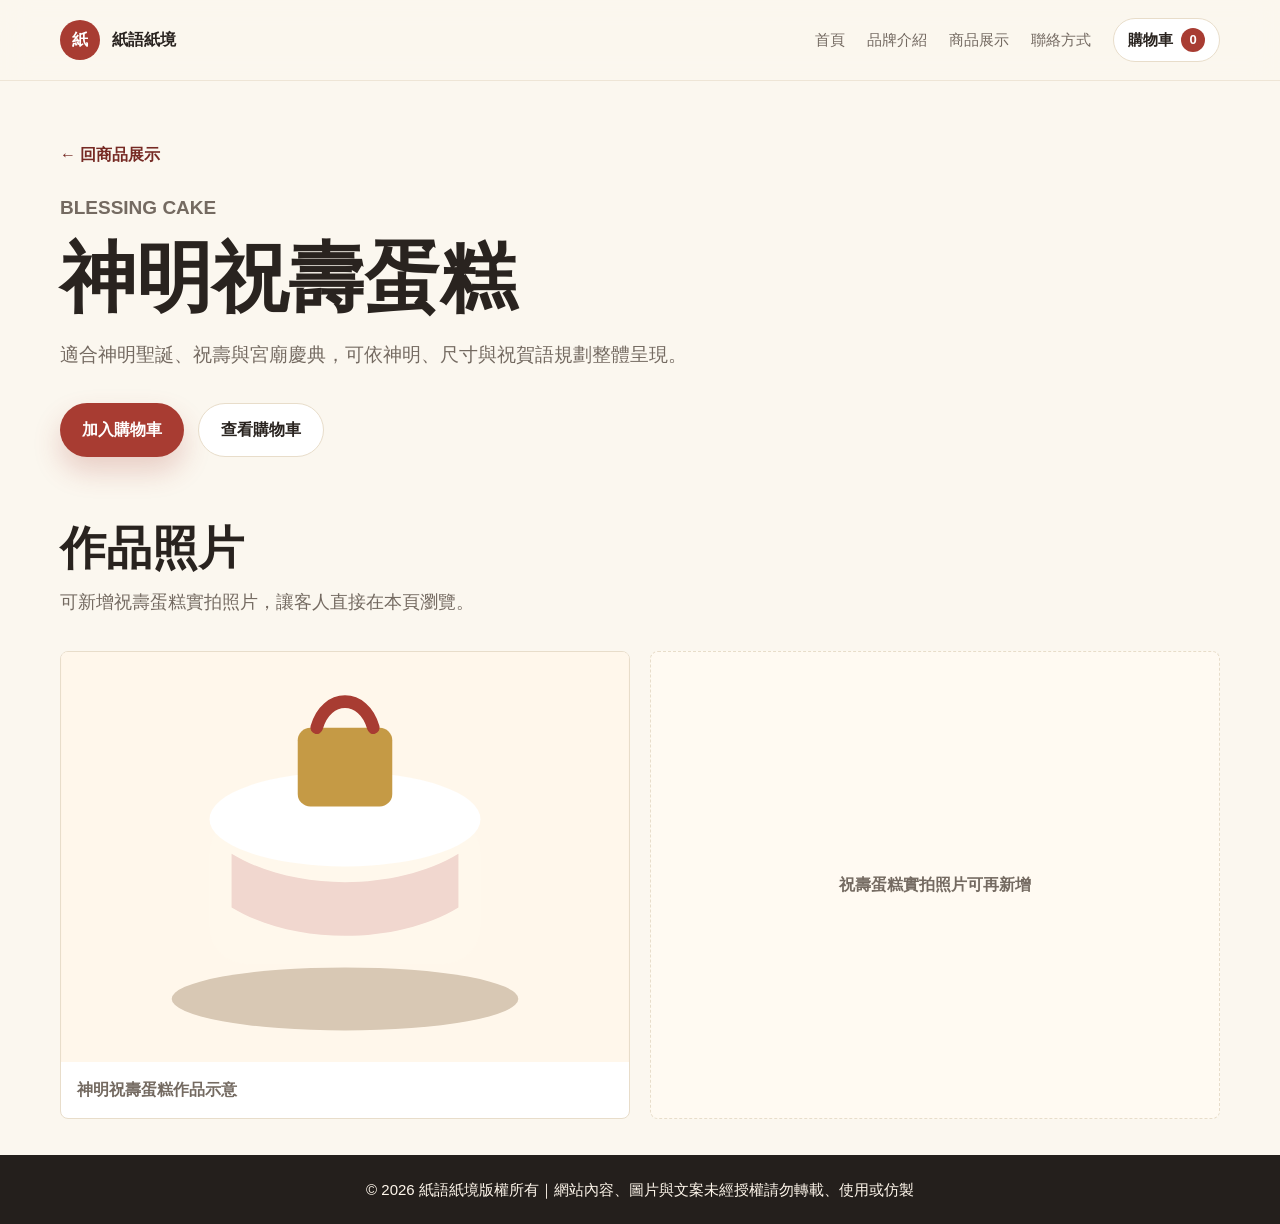
==== blessing-cake.html @ f3d8c00f "Add files via upload" ====
<!doctype html>
<html lang="zh-Hant">
  <head>
    <meta charset="utf-8" />
    <meta name="viewport" content="width=device-width, initial-scale=1" />
    <title>神明祝壽蛋糕｜紙語紙境</title>
    <meta name="description" content="適合神明聖誕、祝壽與宮廟慶典，可依神明、尺寸與祝賀語規劃整體呈現。" />
    <link rel="stylesheet" href="./styles.css" />
  </head>
  <body>
    <header class="site-header">
      <div class="wrap nav">
        <a class="brand" href="./index.html#home" aria-label="紙語紙境首頁"><span class="mark">紙</span><span>紙語紙境</span></a>
        <nav class="links" aria-label="主要導覽">
          <a href="./index.html#home">首頁</a>
          <a href="./index.html#about">品牌介紹</a>
          <a href="./index.html#products">商品展示</a>
          <a href="./index.html#contact">聯絡方式</a>
          <button class="cart-button" type="button" data-cart-open aria-label="開啟購物車">購物車 <span data-cart-count>0</span></button>
        </nav>
      </div>
    </header>
    <main>
      <section class="wrap series-hero-page">
        <a class="back-link" href="./index.html#products">← 回商品展示</a>
        <div class="series-page-heading">
          <p class="eyebrow">Blessing Cake</p>
          <h1>神明祝壽蛋糕</h1>
          <p>適合神明聖誕、祝壽與宮廟慶典，可依神明、尺寸與祝賀語規劃整體呈現。</p>
          <div class="actions"><button class="btn primary" type="button" data-add-cart data-name="神明祝壽蛋糕">加入購物車</button><button class="btn secondary" type="button" data-cart-open>查看購物車</button></div>
        </div>
      </section>
      <section class="wrap section series-gallery-section">
        <div class="heading"><h2>作品照片</h2><p class="section-note">可新增祝壽蛋糕實拍照片，讓客人直接在本頁瀏覽。</p></div>
        <div class="gallery-grid">
          <figure class="gallery-card"><img src="./assets/blessing-cake.svg" alt="神明祝壽蛋糕作品示意" /><figcaption>神明祝壽蛋糕作品示意</figcaption></figure><div class="empty-photo">祝壽蛋糕實拍照片可再新增</div>
        </div>
      </section>
    </main>
    <aside class="cart-drawer" data-cart-drawer aria-hidden="true" aria-label="購物車"><div class="cart-panel"><div class="cart-head"><div><p class="eyebrow">Cart</p><h2>購物車</h2></div><button class="icon-btn" type="button" data-cart-close aria-label="關閉購物車">×</button></div><div class="cart-items" data-cart-items></div><form class="order-form" data-order-form><label>姓名<input name="name" type="text" placeholder="請輸入姓名" required /></label><label>電話<input name="phone" type="tel" placeholder="請輸入聯絡電話" required /></label><label>需求日期<input name="date" type="date" /></label><label>備註<textarea name="note" rows="4" placeholder="用途、地點、預算、想要的色系或尺寸"></textarea></label><button class="btn primary" type="submit">產生訂單內容</button></form><div class="order-output" data-order-output hidden><strong>訂單內容</strong><textarea data-order-text rows="8" readonly></textarea><button class="btn secondary" type="button" data-copy-order>複製訂單內容</button></div></div></aside>
    <footer class="site-footer simple-footer"><div class="wrap copyright-line">© 2026 紙語紙境版權所有｜網站內容、圖片與文案未經授權請勿轉載、使用或仿製</div></footer>
    <script src="./script.js"></script>
      <button class="back-top" type="button" data-back-top aria-label="回到最上方">↑</button>
  </body>
</html>
---- styles.css ----
:root{--ink:#29231f;--muted:#746a61;--paper:#fbf7ef;--white:#fff;--line:#e8ddca;--red:#a83c32;--redDark:#762a24;--gold:#c59a45;--green:#496b57;--blush:#f1d7cf;--shadow:0 22px 60px rgba(41,35,31,.12)}*{box-sizing:border-box}html{scroll-behavior:smooth}body{margin:0;background:var(--paper);color:var(--ink);font-family:"Microsoft JhengHei",Arial,sans-serif;line-height:1.75}body.cart-open{overflow:hidden}button,input,textarea{font:inherit}a{color:inherit;text-decoration:none}img{display:block;max-width:100%}.wrap{width:min(1160px,calc(100% - 40px));margin:auto}.site-header{position:sticky;top:0;z-index:10;background:rgba(251,247,239,.94);backdrop-filter:blur(14px);border-bottom:1px solid rgba(232,221,202,.7)}.nav{display:flex;align-items:center;justify-content:space-between;padding:18px 0}.brand{display:flex;align-items:center;gap:12px;font-weight:900}.mark{display:grid;place-items:center;width:40px;height:40px;border-radius:50%;background:var(--red);color:white}.links{display:flex;align-items:center;gap:22px;color:var(--muted);font-size:15px}.links a:hover{color:var(--redDark)}.cart-button{display:inline-flex;align-items:center;gap:8px;border:1px solid var(--line);border-radius:999px;background:white;color:var(--ink);padding:8px 14px;font-weight:900;cursor:pointer}.cart-button span{display:grid;place-items:center;min-width:24px;height:24px;border-radius:999px;background:var(--red);color:white;font-size:13px}.hero{display:grid;grid-template-columns:1fr 1fr;gap:48px;align-items:center;min-height:calc(100vh - 77px);padding:54px 0 76px}.eyebrow{margin:0 0 12px;color:var(--redDark);font-size:13px;font-weight:900;text-transform:uppercase}h1,h2,h3,p{overflow-wrap:anywhere}h1{margin:0;font-size:clamp(40px,6.6vw,76px);line-height:1.08}h2{margin:0;font-size:clamp(30px,4vw,46px);line-height:1.18}h3{margin:0 0 8px;font-size:22px}.hero p{max-width:620px;color:var(--muted);font-size:19px}.actions{display:flex;flex-wrap:wrap;gap:14px;margin-top:32px}.btn,.small-btn{display:inline-flex;align-items:center;justify-content:center;border:0;cursor:pointer;font-weight:900}.btn{min-height:48px;padding:12px 22px;border-radius:999px}.small-btn{min-height:40px;padding:10px 15px;border-radius:999px;background:var(--red);color:white}.primary{background:var(--red);color:white;box-shadow:0 14px 28px rgba(168,60,50,.22)}.secondary{background:white;border:1px solid var(--line);color:var(--ink)}.visual{overflow:hidden;border:1px solid var(--line);border-radius:8px;background:white;box-shadow:var(--shadow)}.section{padding:88px 0 0}.heading{max-width:760px;margin-bottom:32px}.about-grid{display:grid;grid-template-columns:.9fr 1.1fr;gap:24px}.panel,.card,.contact{border:1px solid var(--line);border-radius:8px;background:white}.panel{padding:28px}.panel p,.card p,.contact p{margin:0;color:var(--muted)}.values{display:grid;gap:14px;margin:0;padding:0;list-style:none}.values li{padding:22px;border:1px solid var(--line);border-radius:8px;background:#fffaf2}.values strong{display:block;color:var(--redDark);margin-bottom:4px}.products{display:grid;grid-template-columns:repeat(3,1fr);gap:18px}.art{display:grid;place-items:center;min-height:220px;background:#fff4e5}.art img{width:100%;height:auto;max-height:520px;object-fit:contain;background:#fff4e5}.body{padding:24px}.tag{display:inline-flex;margin-bottom:12px;color:var(--redDark);font-size:14px;font-weight:900}.product-action{display:flex;align-items:center;justify-content:space-between;gap:14px;margin-top:20px;color:var(--redDark);font-weight:900}.contact{display:grid;grid-template-columns:1fr auto;gap:28px;align-items:center;margin-bottom:44px;padding:38px;background:var(--ink);color:white}.contact .eyebrow,.contact p{color:#ead8c3}.contact-list{display:grid;gap:8px;margin-top:18px;color:#fff7ec}.site-footer{margin-top:36px;background:#241f1c;color:#fff7ec}.footer-grid{display:grid;grid-template-columns:1.35fr 1fr 1fr 1.15fr;gap:28px;padding:42px 0 30px}.footer-brand p{max-width:360px;margin:16px 0 0;color:#ead8c3}.site-footer h3{margin:0 0 12px;font-size:18px;color:white}.site-footer ul{display:grid;gap:8px;margin:0;padding:0;list-style:none;color:#ead8c3}.footer-bottom{display:flex;justify-content:space-between;gap:18px;padding:20px 0;border-top:1px solid rgba(232,216,195,.22);color:#d8c8b4}.cart-drawer{position:fixed;inset:0;z-index:30;display:none;background:rgba(41,35,31,.42);backdrop-filter:blur(4px)}.cart-drawer.is-open{display:block}.cart-panel{position:absolute;right:0;top:0;width:min(100%,460px);height:100%;overflow:auto;background:var(--paper);box-shadow:var(--shadow);padding:26px}.cart-head{display:flex;align-items:flex-start;justify-content:space-between;gap:18px;margin-bottom:20px}.icon-btn{width:42px;height:42px;border:1px solid var(--line);border-radius:50%;background:white;color:var(--ink);font-size:28px;line-height:1;cursor:pointer}.cart-items{display:grid;gap:12px;margin-bottom:20px}.cart-empty{padding:18px;border:1px dashed var(--line);border-radius:8px;color:var(--muted);background:white}.cart-item{display:grid;grid-template-columns:1fr auto;gap:12px;align-items:center;padding:16px;border:1px solid var(--line);border-radius:8px;background:white}.cart-item strong{display:block}.qty{display:flex;align-items:center;gap:8px}.qty button{width:30px;height:30px;border:1px solid var(--line);border-radius:50%;background:#fffaf2;cursor:pointer}.remove{grid-column:1 / -1;justify-self:start;border:0;background:transparent;color:var(--redDark);font-weight:900;cursor:pointer;padding:0}.order-form{display:grid;gap:12px}.order-form label{display:grid;gap:6px;color:var(--ink);font-weight:900}.order-form input,.order-form textarea,.order-output textarea{width:100%;border:1px solid var(--line);border-radius:8px;background:white;color:var(--ink);padding:12px}.order-output{display:grid;gap:10px;margin-top:18px}.order-output textarea{resize:vertical}.toast{position:fixed;left:50%;bottom:24px;z-index:40;transform:translateX(-50%);padding:12px 18px;border-radius:999px;background:var(--ink);color:white;box-shadow:var(--shadow);font-weight:900}@media(max-width:880px){.nav{align-items:flex-start;flex-direction:column;gap:14px}.links{flex-wrap:wrap}.hero,.about-grid,.contact{grid-template-columns:1fr}.hero{min-height:auto}.products,.series-link-grid,.gallery-grid{grid-template-columns:1fr}.series-layout{grid-template-columns:1fr}.series-copy{position:static}.photo-grid{grid-template-columns:1fr}.footer-grid{grid-template-columns:1fr 1fr}.footer-bottom{flex-direction:column}}@media(max-width:520px){.wrap{width:min(100% - 28px,1160px)}h1{font-size:39px}.btn{width:100%}.contact{padding:24px}.product-action{align-items:flex-start;flex-direction:column}.small-btn{width:100%}.cart-panel{padding:20px}.footer-grid{grid-template-columns:1fr}}
.card:first-child .art{background:#fff4e5}.card:first-child .art img{padding:0;max-height:none}

.section-note{margin:12px 0 0;color:var(--muted);font-size:18px}.product-tabs{display:flex;flex-wrap:wrap;gap:12px;margin:0 0 22px}.tab-button{min-height:46px;padding:10px 18px;border:1px solid var(--line);border-radius:999px;background:white;color:var(--ink);font-weight:900;cursor:pointer}.tab-button.is-active{background:var(--red);border-color:var(--red);color:white;box-shadow:0 12px 24px rgba(168,60,50,.18)}.series-panels{border:1px solid var(--line);border-radius:8px;background:white;overflow:hidden}.series-panel{padding:28px}.series-layout{display:grid;grid-template-columns:320px 1fr;gap:26px;align-items:start}.series-copy{position:sticky;top:118px;padding:22px;border:1px solid var(--line);border-radius:8px;background:#fffaf2}.series-copy p{margin:0;color:var(--muted)}.photo-grid{display:grid;grid-template-columns:repeat(2,minmax(0,1fr));gap:18px}.photo-card{margin:0;border:1px solid var(--line);border-radius:8px;background:#fffaf2;overflow:hidden}.photo-card img{width:100%;height:auto;object-fit:contain;background:#fffaf2}.large-photo{grid-column:1 / -1}.photo-card figcaption{padding:12px 14px;color:var(--muted);font-weight:900}.empty-photo{display:grid;place-items:center;min-height:260px;border:1px dashed var(--line);border-radius:8px;background:#fffaf2;color:var(--muted);font-weight:900;text-align:center;padding:20px}

.simple-footer{margin-top:36px;background:#241f1c;color:#fff7ec}.copyright-line{padding:22px 0;text-align:center;font-size:15px;line-height:1.7}

.series-link-grid{display:grid;grid-template-columns:repeat(3,minmax(0,1fr));gap:18px}.series-link-card{overflow:hidden;border:1px solid var(--line);border-radius:8px;background:white;transition:transform .18s ease,box-shadow .18s ease}.series-link-card:hover{transform:translateY(-3px);box-shadow:var(--shadow)}.series-link-card img{width:100%;height:260px;object-fit:contain;background:#fff4e5}.series-link-card:first-child img{height:auto;max-height:420px;object-fit:contain}.series-link-card div{padding:24px}.series-link-card p{margin:0;color:var(--muted)}.series-hero-page{padding:60px 0 8px}.back-link{display:inline-flex;margin-bottom:22px;color:var(--redDark);font-weight:900}.series-page-heading{max-width:820px}.series-page-heading p{color:var(--muted);font-size:19px}.series-gallery-section{padding-top:56px}.gallery-grid{display:grid;grid-template-columns:repeat(2,minmax(0,1fr));gap:20px}.gallery-card{margin:0;border:1px solid var(--line);border-radius:8px;background:white;overflow:hidden}.gallery-card img{width:100%;height:auto;object-fit:contain;background:#fff4e5}.featured-gallery{grid-column:1 / -1}.gallery-card figcaption{padding:14px 16px;color:var(--muted);font-weight:900}

.back-top{position:fixed;right:22px;bottom:22px;z-index:25;display:grid;place-items:center;width:48px;height:48px;border:1px solid var(--line);border-radius:50%;background:var(--red);color:white;box-shadow:var(--shadow);font-size:24px;font-weight:900;cursor:pointer;opacity:0;pointer-events:none;transform:translateY(10px);transition:opacity .18s ease,transform .18s ease,background .18s ease}.back-top.is-visible{opacity:1;pointer-events:auto;transform:translateY(0)}.back-top:hover{background:var(--redDark)}@media(max-width:520px){.back-top{right:16px;bottom:16px;width:44px;height:44px}}
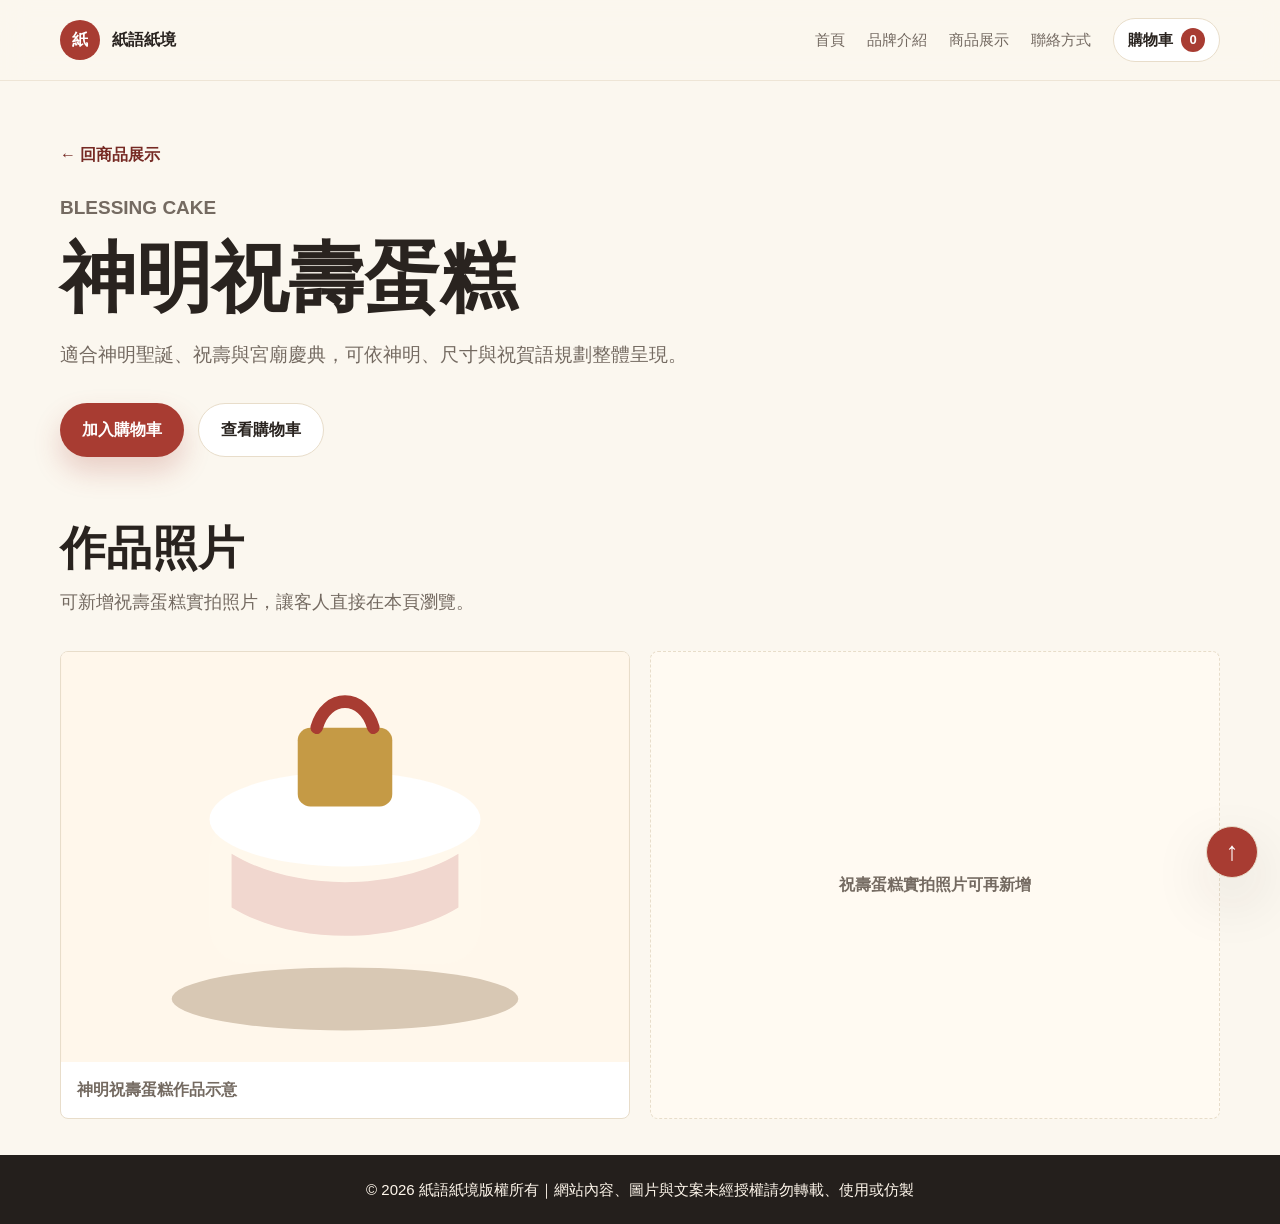
==== commit b321fe12: "Add files via upload" ====
--- a/blessing-cake.html
+++ b/blessing-cake.html
@@ -40,6 +40,6 @@
     <aside class="cart-drawer" data-cart-drawer aria-hidden="true" aria-label="購物車"><div class="cart-panel"><div class="cart-head"><div><p class="eyebrow">Cart</p><h2>購物車</h2></div><button class="icon-btn" type="button" data-cart-close aria-label="關閉購物車">×</button></div><div class="cart-items" data-cart-items></div><form class="order-form" data-order-form><label>姓名<input name="name" type="text" placeholder="請輸入姓名" required /></label><label>電話<input name="phone" type="tel" placeholder="請輸入聯絡電話" required /></label><label>需求日期<input name="date" type="date" /></label><label>備註<textarea name="note" rows="4" placeholder="用途、地點、預算、想要的色系或尺寸"></textarea></label><button class="btn primary" type="submit">產生訂單內容</button></form><div class="order-output" data-order-output hidden><strong>訂單內容</strong><textarea data-order-text rows="8" readonly></textarea><button class="btn secondary" type="button" data-copy-order>複製訂單內容</button></div></div></aside>
     <footer class="site-footer simple-footer"><div class="wrap copyright-line">© 2026 紙語紙境版權所有｜網站內容、圖片與文案未經授權請勿轉載、使用或仿製</div></footer>
     <script src="./script.js"></script>
-      <button class="back-top" type="button" data-back-top aria-label="回到最上方">↑</button>
+      <button class="back-top is-visible" type="button" data-back-top aria-label="回到最上方">↑</button>
   </body>
 </html>
--- a/styles.css
+++ b/styles.css
@@ -7,4 +7,4 @@
 
 .series-link-grid{display:grid;grid-template-columns:repeat(3,minmax(0,1fr));gap:18px}.series-link-card{overflow:hidden;border:1px solid var(--line);border-radius:8px;background:white;transition:transform .18s ease,box-shadow .18s ease}.series-link-card:hover{transform:translateY(-3px);box-shadow:var(--shadow)}.series-link-card img{width:100%;height:260px;object-fit:contain;background:#fff4e5}.series-link-card:first-child img{height:auto;max-height:420px;object-fit:contain}.series-link-card div{padding:24px}.series-link-card p{margin:0;color:var(--muted)}.series-hero-page{padding:60px 0 8px}.back-link{display:inline-flex;margin-bottom:22px;color:var(--redDark);font-weight:900}.series-page-heading{max-width:820px}.series-page-heading p{color:var(--muted);font-size:19px}.series-gallery-section{padding-top:56px}.gallery-grid{display:grid;grid-template-columns:repeat(2,minmax(0,1fr));gap:20px}.gallery-card{margin:0;border:1px solid var(--line);border-radius:8px;background:white;overflow:hidden}.gallery-card img{width:100%;height:auto;object-fit:contain;background:#fff4e5}.featured-gallery{grid-column:1 / -1}.gallery-card figcaption{padding:14px 16px;color:var(--muted);font-weight:900}
 
-.back-top{position:fixed;right:22px;bottom:22px;z-index:25;display:grid;place-items:center;width:48px;height:48px;border:1px solid var(--line);border-radius:50%;background:var(--red);color:white;box-shadow:var(--shadow);font-size:24px;font-weight:900;cursor:pointer;opacity:0;pointer-events:none;transform:translateY(10px);transition:opacity .18s ease,transform .18s ease,background .18s ease}.back-top.is-visible{opacity:1;pointer-events:auto;transform:translateY(0)}.back-top:hover{background:var(--redDark)}@media(max-width:520px){.back-top{right:16px;bottom:16px;width:44px;height:44px}}
+.back-top{position:fixed;right:22px;bottom:22px;z-index:999;display:grid;place-items:center;width:52px;height:52px;border:1px solid var(--line);border-radius:50%;background:var(--red);color:white;box-shadow:var(--shadow);font-size:26px;font-weight:900;cursor:pointer;opacity:1;pointer-events:auto;transform:none;transition:background .18s ease}.back-top.is-visible{opacity:1;pointer-events:auto;transform:none}.back-top:hover{background:var(--redDark)}@media(max-width:520px){.back-top{right:16px;bottom:16px;width:44px;height:44px}}
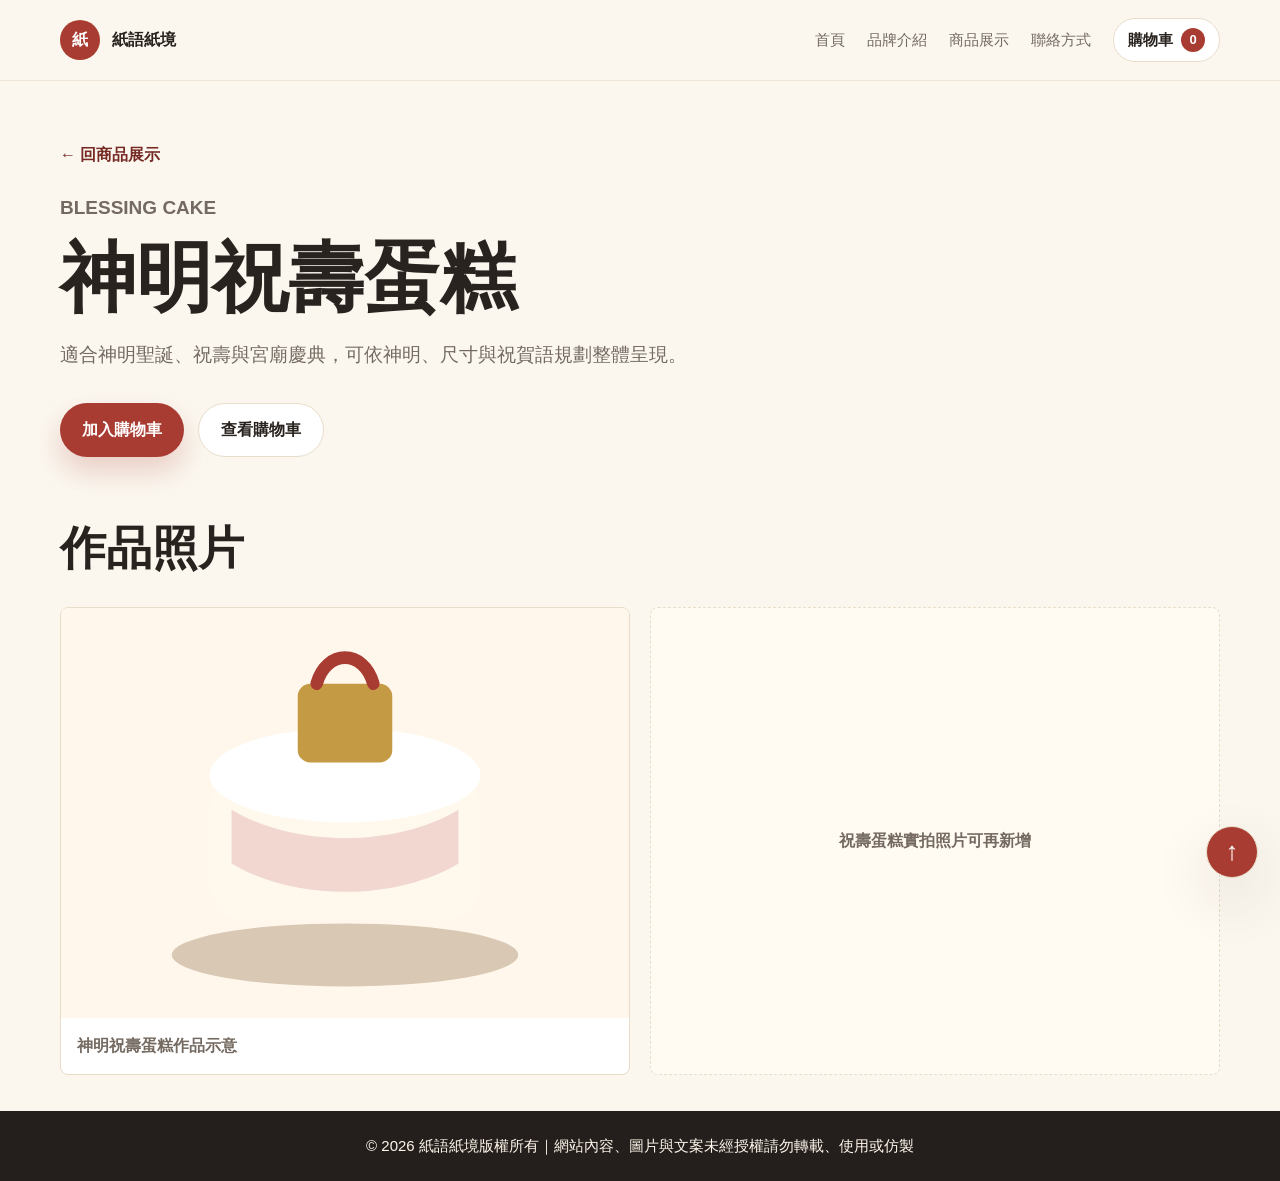
==== commit 0027b673: "Add files via upload" ====
--- a/blessing-cake.html
+++ b/blessing-cake.html
@@ -7,7 +7,7 @@
     <meta name="description" content="適合神明聖誕、祝壽與宮廟慶典，可依神明、尺寸與祝賀語規劃整體呈現。" />
     <link rel="stylesheet" href="./styles.css" />
   </head>
-  <body>
+  <body data-protect-page oncontextmenu="return false" onselectstart="return false" ondragstart="return false">
     <header class="site-header">
       <div class="wrap nav">
         <a class="brand" href="./index.html#home" aria-label="紙語紙境首頁"><span class="mark">紙</span><span>紙語紙境</span></a>
@@ -31,9 +31,9 @@
         </div>
       </section>
       <section class="wrap section series-gallery-section">
-        <div class="heading"><h2>作品照片</h2><p class="section-note">可新增祝壽蛋糕實拍照片，讓客人直接在本頁瀏覽。</p></div>
+        <div class="heading"><h2>作品照片</h2></div>
         <div class="gallery-grid">
-          <figure class="gallery-card"><img src="./assets/blessing-cake.svg" alt="神明祝壽蛋糕作品示意" /><figcaption>神明祝壽蛋糕作品示意</figcaption></figure><div class="empty-photo">祝壽蛋糕實拍照片可再新增</div>
+          <figure class="gallery-card"><img oncontextmenu="return false" draggable="false" src="./assets/blessing-cake.svg" alt="神明祝壽蛋糕作品示意" /><figcaption>神明祝壽蛋糕作品示意</figcaption></figure><div class="empty-photo">祝壽蛋糕實拍照片可再新增</div>
         </div>
       </section>
     </main>
--- a/styles.css
+++ b/styles.css
@@ -8,3 +8,5 @@
 .series-link-grid{display:grid;grid-template-columns:repeat(3,minmax(0,1fr));gap:18px}.series-link-card{overflow:hidden;border:1px solid var(--line);border-radius:8px;background:white;transition:transform .18s ease,box-shadow .18s ease}.series-link-card:hover{transform:translateY(-3px);box-shadow:var(--shadow)}.series-link-card img{width:100%;height:260px;object-fit:contain;background:#fff4e5}.series-link-card:first-child img{height:auto;max-height:420px;object-fit:contain}.series-link-card div{padding:24px}.series-link-card p{margin:0;color:var(--muted)}.series-hero-page{padding:60px 0 8px}.back-link{display:inline-flex;margin-bottom:22px;color:var(--redDark);font-weight:900}.series-page-heading{max-width:820px}.series-page-heading p{color:var(--muted);font-size:19px}.series-gallery-section{padding-top:56px}.gallery-grid{display:grid;grid-template-columns:repeat(2,minmax(0,1fr));gap:20px}.gallery-card{margin:0;border:1px solid var(--line);border-radius:8px;background:white;overflow:hidden}.gallery-card img{width:100%;height:auto;object-fit:contain;background:#fff4e5}.featured-gallery{grid-column:1 / -1}.gallery-card figcaption{padding:14px 16px;color:var(--muted);font-weight:900}
 
 .back-top{position:fixed;right:22px;bottom:22px;z-index:999;display:grid;place-items:center;width:52px;height:52px;border:1px solid var(--line);border-radius:50%;background:var(--red);color:white;box-shadow:var(--shadow);font-size:26px;font-weight:900;cursor:pointer;opacity:1;pointer-events:auto;transform:none;transition:background .18s ease}.back-top.is-visible{opacity:1;pointer-events:auto;transform:none}.back-top:hover{background:var(--redDark)}@media(max-width:520px){.back-top{right:16px;bottom:16px;width:44px;height:44px}}
+
+body[data-protect-page]{-webkit-user-select:none;-moz-user-select:none;user-select:none;-webkit-touch-callout:none}body[data-protect-page] img{-webkit-user-drag:none;user-drag:none;pointer-events:none}input,textarea{user-select:text;-webkit-user-select:text;-moz-user-select:text}
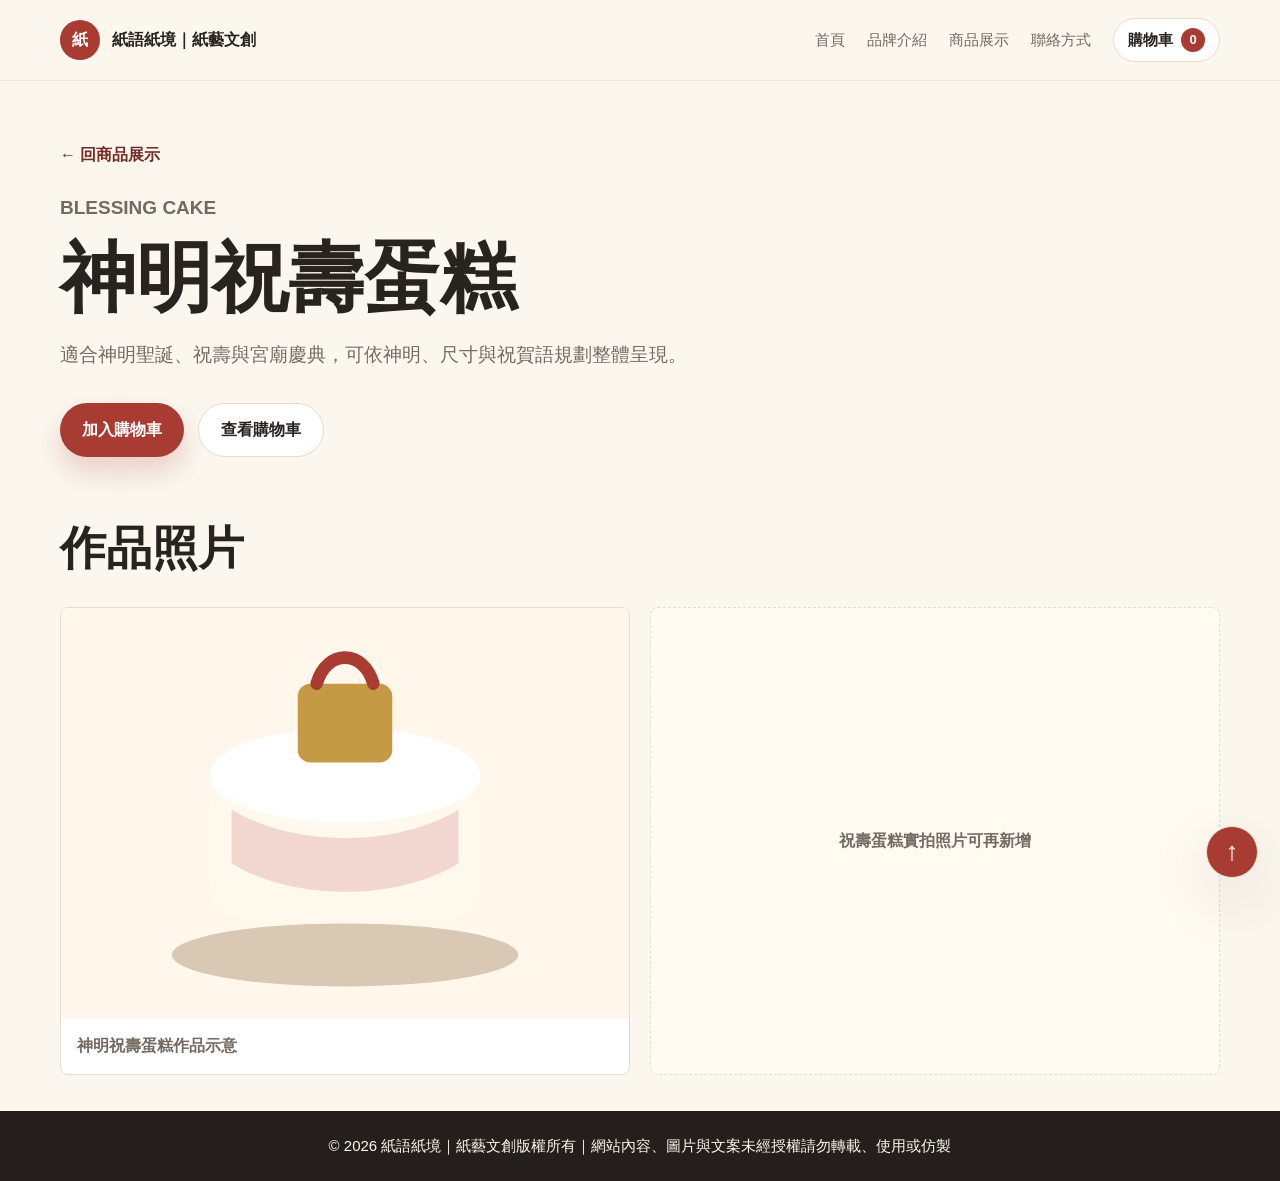
==== commit 7b1f2f67: "Add files via upload" ====
--- a/blessing-cake.html
+++ b/blessing-cake.html
@@ -3,14 +3,14 @@
   <head>
     <meta charset="utf-8" />
     <meta name="viewport" content="width=device-width, initial-scale=1" />
-    <title>神明祝壽蛋糕｜紙語紙境</title>
+    <title>神明祝壽蛋糕｜紙語紙境｜紙藝文創</title>
     <meta name="description" content="適合神明聖誕、祝壽與宮廟慶典，可依神明、尺寸與祝賀語規劃整體呈現。" />
     <link rel="stylesheet" href="./styles.css" />
   </head>
   <body data-protect-page oncontextmenu="return false" onselectstart="return false" ondragstart="return false">
     <header class="site-header">
       <div class="wrap nav">
-        <a class="brand" href="./index.html#home" aria-label="紙語紙境首頁"><span class="mark">紙</span><span>紙語紙境</span></a>
+        <a class="brand" href="./index.html#home" aria-label="紙語紙境首頁"><span class="mark">紙</span><span>紙語紙境｜紙藝文創</span></a>
         <nav class="links" aria-label="主要導覽">
           <a href="./index.html#home">首頁</a>
           <a href="./index.html#about">品牌介紹</a>
@@ -38,7 +38,7 @@
       </section>
     </main>
     <aside class="cart-drawer" data-cart-drawer aria-hidden="true" aria-label="購物車"><div class="cart-panel"><div class="cart-head"><div><p class="eyebrow">Cart</p><h2>購物車</h2></div><button class="icon-btn" type="button" data-cart-close aria-label="關閉購物車">×</button></div><div class="cart-items" data-cart-items></div><form class="order-form" data-order-form><label>姓名<input name="name" type="text" placeholder="請輸入姓名" required /></label><label>電話<input name="phone" type="tel" placeholder="請輸入聯絡電話" required /></label><label>需求日期<input name="date" type="date" /></label><label>備註<textarea name="note" rows="4" placeholder="用途、地點、預算、想要的色系或尺寸"></textarea></label><button class="btn primary" type="submit">產生訂單內容</button></form><div class="order-output" data-order-output hidden><strong>訂單內容</strong><textarea data-order-text rows="8" readonly></textarea><button class="btn secondary" type="button" data-copy-order>複製訂單內容</button></div></div></aside>
-    <footer class="site-footer simple-footer"><div class="wrap copyright-line">© 2026 紙語紙境版權所有｜網站內容、圖片與文案未經授權請勿轉載、使用或仿製</div></footer>
+    <footer class="site-footer simple-footer"><div class="wrap copyright-line">© 2026 紙語紙境｜紙藝文創版權所有｜網站內容、圖片與文案未經授權請勿轉載、使用或仿製</div></footer>
     <script src="./script.js"></script>
       <button class="back-top is-visible" type="button" data-back-top aria-label="回到最上方">↑</button>
   </body>
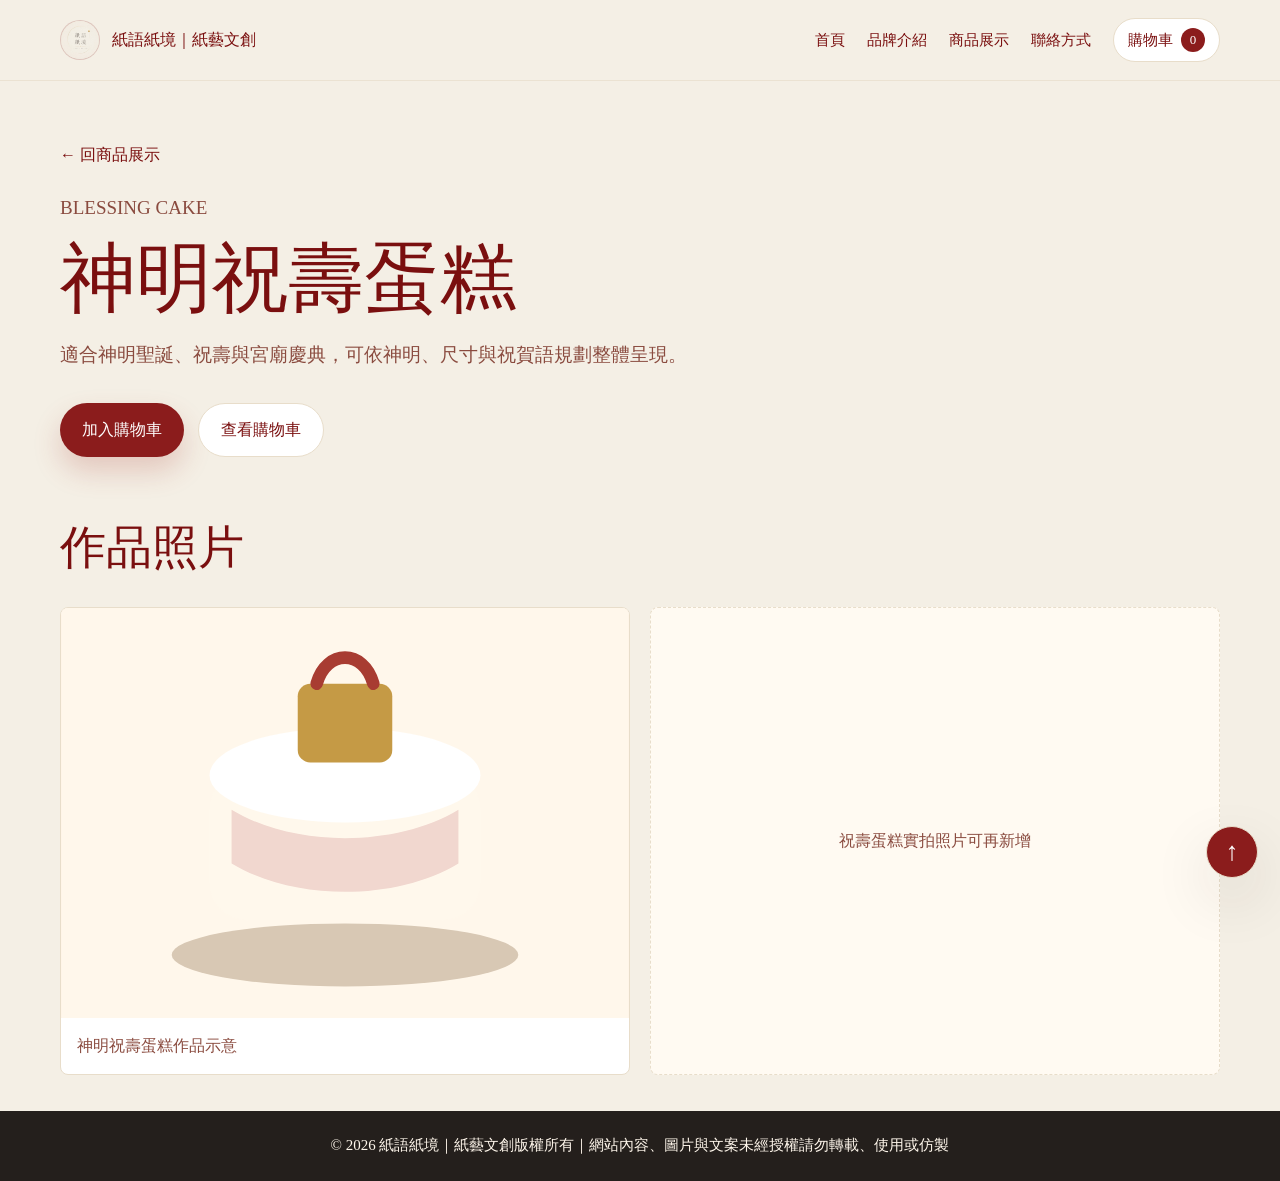
==== commit f9677c45: "Add files via upload" ====
--- a/blessing-cake.html
+++ b/blessing-cake.html
@@ -10,7 +10,7 @@
   <body data-protect-page oncontextmenu="return false" onselectstart="return false" ondragstart="return false">
     <header class="site-header">
       <div class="wrap nav">
-        <a class="brand" href="./index.html#home" aria-label="紙語紙境首頁"><span class="mark">紙</span><span>紙語紙境｜紙藝文創</span></a>
+        <a class="brand" href="./index.html#home" aria-label="紙語紙境首頁"><span class="mark logo-mark"><img src="./assets/paper-realm-logo.jpg" alt="紙語紙境 Logo" /></span><span>紙語紙境｜紙藝文創</span></a>
         <nav class="links" aria-label="主要導覽">
           <a href="./index.html#home">首頁</a>
           <a href="./index.html#about">品牌介紹</a>
--- a/styles.css
+++ b/styles.css
@@ -1,4 +1,5 @@
-:root{--ink:#29231f;--muted:#746a61;--paper:#fbf7ef;--white:#fff;--line:#e8ddca;--red:#a83c32;--redDark:#762a24;--gold:#c59a45;--green:#496b57;--blush:#f1d7cf;--shadow:0 22px 60px rgba(41,35,31,.12)}*{box-sizing:border-box}html{scroll-behavior:smooth}body{margin:0;background:var(--paper);color:var(--ink);font-family:"Microsoft JhengHei",Arial,sans-serif;line-height:1.75}body.cart-open{overflow:hidden}button,input,textarea{font:inherit}a{color:inherit;text-decoration:none}img{display:block;max-width:100%}.wrap{width:min(1160px,calc(100% - 40px));margin:auto}.site-header{position:sticky;top:0;z-index:10;background:rgba(251,247,239,.94);backdrop-filter:blur(14px);border-bottom:1px solid rgba(232,221,202,.7)}.nav{display:flex;align-items:center;justify-content:space-between;padding:18px 0}.brand{display:flex;align-items:center;gap:12px;font-weight:900}.mark{display:grid;place-items:center;width:40px;height:40px;border-radius:50%;background:var(--red);color:white}.links{display:flex;align-items:center;gap:22px;color:var(--muted);font-size:15px}.links a:hover{color:var(--redDark)}.cart-button{display:inline-flex;align-items:center;gap:8px;border:1px solid var(--line);border-radius:999px;background:white;color:var(--ink);padding:8px 14px;font-weight:900;cursor:pointer}.cart-button span{display:grid;place-items:center;min-width:24px;height:24px;border-radius:999px;background:var(--red);color:white;font-size:13px}.hero{display:grid;grid-template-columns:1fr 1fr;gap:48px;align-items:center;min-height:calc(100vh - 77px);padding:54px 0 76px}.eyebrow{margin:0 0 12px;color:var(--redDark);font-size:13px;font-weight:900;text-transform:uppercase}h1,h2,h3,p{overflow-wrap:anywhere}h1{margin:0;font-size:clamp(40px,6.6vw,76px);line-height:1.08}h2{margin:0;font-size:clamp(30px,4vw,46px);line-height:1.18}h3{margin:0 0 8px;font-size:22px}.hero p{max-width:620px;color:var(--muted);font-size:19px}.actions{display:flex;flex-wrap:wrap;gap:14px;margin-top:32px}.btn,.small-btn{display:inline-flex;align-items:center;justify-content:center;border:0;cursor:pointer;font-weight:900}.btn{min-height:48px;padding:12px 22px;border-radius:999px}.small-btn{min-height:40px;padding:10px 15px;border-radius:999px;background:var(--red);color:white}.primary{background:var(--red);color:white;box-shadow:0 14px 28px rgba(168,60,50,.22)}.secondary{background:white;border:1px solid var(--line);color:var(--ink)}.visual{overflow:hidden;border:1px solid var(--line);border-radius:8px;background:white;box-shadow:var(--shadow)}.section{padding:88px 0 0}.heading{max-width:760px;margin-bottom:32px}.about-grid{display:grid;grid-template-columns:.9fr 1.1fr;gap:24px}.panel,.card,.contact{border:1px solid var(--line);border-radius:8px;background:white}.panel{padding:28px}.panel p,.card p,.contact p{margin:0;color:var(--muted)}.values{display:grid;gap:14px;margin:0;padding:0;list-style:none}.values li{padding:22px;border:1px solid var(--line);border-radius:8px;background:#fffaf2}.values strong{display:block;color:var(--redDark);margin-bottom:4px}.products{display:grid;grid-template-columns:repeat(3,1fr);gap:18px}.art{display:grid;place-items:center;min-height:220px;background:#fff4e5}.art img{width:100%;height:auto;max-height:520px;object-fit:contain;background:#fff4e5}.body{padding:24px}.tag{display:inline-flex;margin-bottom:12px;color:var(--redDark);font-size:14px;font-weight:900}.product-action{display:flex;align-items:center;justify-content:space-between;gap:14px;margin-top:20px;color:var(--redDark);font-weight:900}.contact{display:grid;grid-template-columns:1fr auto;gap:28px;align-items:center;margin-bottom:44px;padding:38px;background:var(--ink);color:white}.contact .eyebrow,.contact p{color:#ead8c3}.contact-list{display:grid;gap:8px;margin-top:18px;color:#fff7ec}.site-footer{margin-top:36px;background:#241f1c;color:#fff7ec}.footer-grid{display:grid;grid-template-columns:1.35fr 1fr 1fr 1.15fr;gap:28px;padding:42px 0 30px}.footer-brand p{max-width:360px;margin:16px 0 0;color:#ead8c3}.site-footer h3{margin:0 0 12px;font-size:18px;color:white}.site-footer ul{display:grid;gap:8px;margin:0;padding:0;list-style:none;color:#ead8c3}.footer-bottom{display:flex;justify-content:space-between;gap:18px;padding:20px 0;border-top:1px solid rgba(232,216,195,.22);color:#d8c8b4}.cart-drawer{position:fixed;inset:0;z-index:30;display:none;background:rgba(41,35,31,.42);backdrop-filter:blur(4px)}.cart-drawer.is-open{display:block}.cart-panel{position:absolute;right:0;top:0;width:min(100%,460px);height:100%;overflow:auto;background:var(--paper);box-shadow:var(--shadow);padding:26px}.cart-head{display:flex;align-items:flex-start;justify-content:space-between;gap:18px;margin-bottom:20px}.icon-btn{width:42px;height:42px;border:1px solid var(--line);border-radius:50%;background:white;color:var(--ink);font-size:28px;line-height:1;cursor:pointer}.cart-items{display:grid;gap:12px;margin-bottom:20px}.cart-empty{padding:18px;border:1px dashed var(--line);border-radius:8px;color:var(--muted);background:white}.cart-item{display:grid;grid-template-columns:1fr auto;gap:12px;align-items:center;padding:16px;border:1px solid var(--line);border-radius:8px;background:white}.cart-item strong{display:block}.qty{display:flex;align-items:center;gap:8px}.qty button{width:30px;height:30px;border:1px solid var(--line);border-radius:50%;background:#fffaf2;cursor:pointer}.remove{grid-column:1 / -1;justify-self:start;border:0;background:transparent;color:var(--redDark);font-weight:900;cursor:pointer;padding:0}.order-form{display:grid;gap:12px}.order-form label{display:grid;gap:6px;color:var(--ink);font-weight:900}.order-form input,.order-form textarea,.order-output textarea{width:100%;border:1px solid var(--line);border-radius:8px;background:white;color:var(--ink);padding:12px}.order-output{display:grid;gap:10px;margin-top:18px}.order-output textarea{resize:vertical}.toast{position:fixed;left:50%;bottom:24px;z-index:40;transform:translateX(-50%);padding:12px 18px;border-radius:999px;background:var(--ink);color:white;box-shadow:var(--shadow);font-weight:900}@media(max-width:880px){.nav{align-items:flex-start;flex-direction:column;gap:14px}.links{flex-wrap:wrap}.hero,.about-grid,.contact{grid-template-columns:1fr}.hero{min-height:auto}.products,.series-link-grid,.gallery-grid{grid-template-columns:1fr}.series-layout{grid-template-columns:1fr}.series-copy{position:static}.photo-grid{grid-template-columns:1fr}.footer-grid{grid-template-columns:1fr 1fr}.footer-bottom{flex-direction:column}}@media(max-width:520px){.wrap{width:min(100% - 28px,1160px)}h1{font-size:39px}.btn{width:100%}.contact{padding:24px}.product-action{align-items:flex-start;flex-direction:column}.small-btn{width:100%}.cart-panel{padding:20px}.footer-grid{grid-template-columns:1fr}}
+@font-face{font-family:"851 Tegaki";src:local("851 Tegaki"),local("851手寫"),local("851 手寫"),url("./assets/fonts/851tegaki-zatsu-normal.woff") format("woff");font-weight:400;font-style:normal;font-display:block}
+:root{--brand-font:"851 Tegaki","851 手寫","851手寫","DFKai-SB","標楷體",serif;--ink:#7A0F0F;--muted:#8a4b3f;--paper:#F4EFE5;--white:#fff;--line:#e8ddca;--red:#8B1C1C;--redDark:#7A0F0F;--gold:#c59a45;--green:#496b57;--blush:#f1d7cf;--shadow:0 22px 60px rgba(41,35,31,.12)}*{box-sizing:border-box}html{scroll-behavior:smooth}body{margin:0;background:var(--paper);color:var(--ink);font-family:var(--brand-font);line-height:1.75}body.cart-open{overflow:hidden}button,input,textarea{font:inherit}a{color:inherit;text-decoration:none}img{display:block;max-width:100%}.wrap{width:min(1160px,calc(100% - 40px));margin:auto}.site-header{position:sticky;top:0;z-index:10;background:rgba(251,247,239,.94);backdrop-filter:blur(14px);border-bottom:1px solid rgba(232,221,202,.7)}.nav{display:flex;align-items:center;justify-content:space-between;padding:18px 0}.brand{display:flex;align-items:center;gap:12px;font-weight:900}.mark{display:grid;place-items:center;width:40px;height:40px;border-radius:50%;background:var(--red);color:white}.links{display:flex;align-items:center;gap:22px;color:var(--muted);font-size:15px}.links a:hover{color:var(--redDark)}.cart-button{display:inline-flex;align-items:center;gap:8px;border:1px solid var(--line);border-radius:999px;background:white;color:var(--ink);padding:8px 14px;font-weight:900;cursor:pointer}.cart-button span{display:grid;place-items:center;min-width:24px;height:24px;border-radius:999px;background:var(--red);color:white;font-size:13px}.hero{display:grid;grid-template-columns:1fr 1fr;gap:48px;align-items:center;min-height:calc(100vh - 77px);padding:54px 0 76px}.eyebrow{margin:0 0 12px;color:var(--redDark);font-size:13px;font-weight:900;text-transform:uppercase}h1,h2,h3,p{overflow-wrap:anywhere}h1{margin:0;font-size:clamp(40px,6.6vw,76px);line-height:1.08}h2{margin:0;font-size:clamp(30px,4vw,46px);line-height:1.18}h3{margin:0 0 8px;font-size:22px}.hero p{max-width:620px;color:var(--muted);font-size:19px}.actions{display:flex;flex-wrap:wrap;gap:14px;margin-top:32px}.btn,.small-btn{display:inline-flex;align-items:center;justify-content:center;border:0;cursor:pointer;font-weight:900}.btn{min-height:48px;padding:12px 22px;border-radius:999px}.small-btn{min-height:40px;padding:10px 15px;border-radius:999px;background:var(--red);color:white}.primary{background:var(--red);color:white;box-shadow:0 14px 28px rgba(168,60,50,.22)}.secondary{background:white;border:1px solid var(--line);color:var(--ink)}.visual{overflow:hidden;border:1px solid var(--line);border-radius:8px;background:white;box-shadow:var(--shadow)}.section{padding:88px 0 0}.heading{max-width:760px;margin-bottom:32px}.about-grid{display:grid;grid-template-columns:.9fr 1.1fr;gap:24px}.panel,.card,.contact{border:1px solid var(--line);border-radius:8px;background:white}.panel{padding:28px}.panel p,.card p,.contact p{margin:0;color:var(--muted)}.values{display:grid;gap:14px;margin:0;padding:0;list-style:none}.values li{padding:22px;border:1px solid var(--line);border-radius:8px;background:#fffaf2}.values strong{display:block;color:var(--redDark);margin-bottom:4px}.products{display:grid;grid-template-columns:repeat(3,1fr);gap:18px}.art{display:grid;place-items:center;min-height:220px;background:#fff4e5}.art img{width:100%;height:auto;max-height:520px;object-fit:contain;background:#fff4e5}.body{padding:24px}.tag{display:inline-flex;margin-bottom:12px;color:var(--redDark);font-size:14px;font-weight:900}.product-action{display:flex;align-items:center;justify-content:space-between;gap:14px;margin-top:20px;color:var(--redDark);font-weight:900}.contact{display:grid;grid-template-columns:1fr auto;gap:28px;align-items:center;margin-bottom:44px;padding:38px;background:var(--ink);color:white}.contact .eyebrow,.contact p{color:#ead8c3}.contact-list{display:grid;gap:8px;margin-top:18px;color:#fff7ec}.site-footer{margin-top:36px;background:#241f1c;color:#fff7ec}.footer-grid{display:grid;grid-template-columns:1.35fr 1fr 1fr 1.15fr;gap:28px;padding:42px 0 30px}.footer-brand p{max-width:360px;margin:16px 0 0;color:#ead8c3}.site-footer h3{margin:0 0 12px;font-size:18px;color:white}.site-footer ul{display:grid;gap:8px;margin:0;padding:0;list-style:none;color:#ead8c3}.footer-bottom{display:flex;justify-content:space-between;gap:18px;padding:20px 0;border-top:1px solid rgba(232,216,195,.22);color:#d8c8b4}.cart-drawer{position:fixed;inset:0;z-index:30;display:none;background:rgba(41,35,31,.42);backdrop-filter:blur(4px)}.cart-drawer.is-open{display:block}.cart-panel{position:absolute;right:0;top:0;width:min(100%,460px);height:100%;overflow:auto;background:var(--paper);box-shadow:var(--shadow);padding:26px}.cart-head{display:flex;align-items:flex-start;justify-content:space-between;gap:18px;margin-bottom:20px}.icon-btn{width:42px;height:42px;border:1px solid var(--line);border-radius:50%;background:white;color:var(--ink);font-size:28px;line-height:1;cursor:pointer}.cart-items{display:grid;gap:12px;margin-bottom:20px}.cart-empty{padding:18px;border:1px dashed var(--line);border-radius:8px;color:var(--muted);background:white}.cart-item{display:grid;grid-template-columns:1fr auto;gap:12px;align-items:center;padding:16px;border:1px solid var(--line);border-radius:8px;background:white}.cart-item strong{display:block}.qty{display:flex;align-items:center;gap:8px}.qty button{width:30px;height:30px;border:1px solid var(--line);border-radius:50%;background:#fffaf2;cursor:pointer}.remove{grid-column:1 / -1;justify-self:start;border:0;background:transparent;color:var(--redDark);font-weight:900;cursor:pointer;padding:0}.order-form{display:grid;gap:12px}.order-form label{display:grid;gap:6px;color:var(--ink);font-weight:900}.order-form input,.order-form textarea,.order-output textarea{width:100%;border:1px solid var(--line);border-radius:8px;background:white;color:var(--ink);padding:12px}.order-output{display:grid;gap:10px;margin-top:18px}.order-output textarea{resize:vertical}.toast{position:fixed;left:50%;bottom:24px;z-index:40;transform:translateX(-50%);padding:12px 18px;border-radius:999px;background:var(--ink);color:white;box-shadow:var(--shadow);font-weight:900}@media(max-width:880px){.nav{align-items:flex-start;flex-direction:column;gap:14px}.links{flex-wrap:wrap}.hero,.about-grid,.contact{grid-template-columns:1fr}.hero{min-height:auto}.products,.series-link-grid,.gallery-grid{grid-template-columns:1fr}.series-layout{grid-template-columns:1fr}.series-copy{position:static}.photo-grid{grid-template-columns:1fr}.footer-grid{grid-template-columns:1fr 1fr}.footer-bottom{flex-direction:column}}@media(max-width:520px){.wrap{width:min(100% - 28px,1160px)}h1{font-size:39px}.btn{width:100%}.contact{padding:24px}.product-action{align-items:flex-start;flex-direction:column}.small-btn{width:100%}.cart-panel{padding:20px}.footer-grid{grid-template-columns:1fr}}
 .card:first-child .art{background:#fff4e5}.card:first-child .art img{padding:0;max-height:none}
 
 .section-note{margin:12px 0 0;color:var(--muted);font-size:18px}.product-tabs{display:flex;flex-wrap:wrap;gap:12px;margin:0 0 22px}.tab-button{min-height:46px;padding:10px 18px;border:1px solid var(--line);border-radius:999px;background:white;color:var(--ink);font-weight:900;cursor:pointer}.tab-button.is-active{background:var(--red);border-color:var(--red);color:white;box-shadow:0 12px 24px rgba(168,60,50,.18)}.series-panels{border:1px solid var(--line);border-radius:8px;background:white;overflow:hidden}.series-panel{padding:28px}.series-layout{display:grid;grid-template-columns:320px 1fr;gap:26px;align-items:start}.series-copy{position:sticky;top:118px;padding:22px;border:1px solid var(--line);border-radius:8px;background:#fffaf2}.series-copy p{margin:0;color:var(--muted)}.photo-grid{display:grid;grid-template-columns:repeat(2,minmax(0,1fr));gap:18px}.photo-card{margin:0;border:1px solid var(--line);border-radius:8px;background:#fffaf2;overflow:hidden}.photo-card img{width:100%;height:auto;object-fit:contain;background:#fffaf2}.large-photo{grid-column:1 / -1}.photo-card figcaption{padding:12px 14px;color:var(--muted);font-weight:900}.empty-photo{display:grid;place-items:center;min-height:260px;border:1px dashed var(--line);border-radius:8px;background:#fffaf2;color:var(--muted);font-weight:900;text-align:center;padding:20px}
@@ -10,3 +11,47 @@
 .back-top{position:fixed;right:22px;bottom:22px;z-index:999;display:grid;place-items:center;width:52px;height:52px;border:1px solid var(--line);border-radius:50%;background:var(--red);color:white;box-shadow:var(--shadow);font-size:26px;font-weight:900;cursor:pointer;opacity:1;pointer-events:auto;transform:none;transition:background .18s ease}.back-top.is-visible{opacity:1;pointer-events:auto;transform:none}.back-top:hover{background:var(--redDark)}@media(max-width:520px){.back-top{right:16px;bottom:16px;width:44px;height:44px}}
 
 body[data-protect-page]{-webkit-user-select:none;-moz-user-select:none;user-select:none;-webkit-touch-callout:none}body[data-protect-page] img{-webkit-user-drag:none;user-drag:none;pointer-events:none}input,textarea{user-select:text;-webkit-user-select:text;-moz-user-select:text}
+
+.hero .visual img{width:100%;height:auto;object-fit:contain;background:#fff4e5}
+
+.hero-subtitle{margin-bottom:10px}.hero-keywords{display:flex;flex-wrap:wrap;gap:8px 10px;max-width:640px;margin:0 0 28px;color:var(--muted);font-size:19px;line-height:1.7}.hero-keywords span{display:inline-flex;white-space:nowrap}.hero-keywords span:not(:last-child)::after{content:"｜";margin-left:10px;color:#b79a7d}@media(max-width:520px){.hero-keywords{font-size:17px;gap:6px 8px}.hero-keywords span:not(:last-child)::after{margin-left:8px}}
+
+/* force 851 font */
+html,body,button,input,textarea,select,a,h1,h2,h3,p,span,li,strong,small,figcaption{font-family:var(--brand-font)!important}
+
+/* refined paper palette and lighter handwriting weight */
+html,body{background:#F4EFE5;color:#7A0F0F;font-synthesis:none;text-rendering:optimizeLegibility}h1,h2,h3,.brand,.links,.eyebrow,.tag,.btn,.small-btn,.cart-button,strong{font-weight:400!important}.btn,.small-btn,.cart-button{letter-spacing:0}.hero p,.section-note,.hero-keywords,.panel p,.card p,.contact p{color:#8a4b3f}.site-header{background:rgba(255,248,232,.94)}
+
+/* hero visual fine tuning */
+.hero h1{font-size:clamp(36px,5.8vw,67px);line-height:1.12}.hero .visual{border-radius:20px;box-shadow:0 18px 44px rgba(111,15,15,.16),0 4px 14px rgba(111,15,15,.08)}.hero .visual img{border-radius:20px}
+@media(max-width:520px){.hero h1{font-size:35px}}
+
+.hero-series-cards{display:grid;grid-template-columns:repeat(3,minmax(0,1fr));gap:12px;max-width:620px;margin:16px 0 30px}.hero-series-cards a{display:flex;align-items:center;gap:10px;min-height:62px;padding:14px 16px;border:1px solid rgba(143,29,24,.18);border-radius:16px;background:rgba(255,255,255,.58);box-shadow:0 10px 24px rgba(111,15,15,.08);color:var(--redDark);font-size:19px}.hero-series-cards a span{white-space:nowrap}.hero-series-cards a:hover{transform:translateY(-2px);box-shadow:0 14px 30px rgba(111,15,15,.12)}@media(max-width:720px){.hero-series-cards{grid-template-columns:1fr}.hero-series-cards a{justify-content:center}}
+
+/* hero 50-50 layout and centered category cards */
+.hero{grid-template-columns:minmax(0,1fr) minmax(0,1fr)!important}.hero > div{min-width:0}.hero-series-cards a{justify-content:center;text-align:center}.hero-series-cards a span{display:inline-flex;text-align:center}.hero .visual{width:100%}.hero .visual img{width:100%;display:block}
+
+/* strict hero 50-50 layout */
+@media (min-width: 881px){
+  .hero.wrap{width:min(1480px,calc(100% - 80px));grid-template-columns:calc(50% - 24px) calc(50% - 24px)!important;gap:48px!important;align-items:center}
+  .hero.wrap > div:first-child,.hero.wrap > .visual{width:100%;max-width:none;min-width:0}
+  .hero .visual{justify-self:stretch;align-self:center}
+  .hero .visual img{width:100%;height:auto;display:block}
+}
+
+/* balanced hero image frame */
+@media (min-width: 881px){
+  .hero.wrap{width:min(1440px,calc(100% - 96px));grid-template-columns:minmax(0,1fr) minmax(0,1fr)!important;gap:56px!important;align-items:center}
+  .hero .visual{width:100%;aspect-ratio:4/3;overflow:hidden;border-radius:20px;background:#fff8e8}
+  .hero .visual img{width:100%;height:100%!important;object-fit:cover;object-position:center;border-radius:20px}
+}
+
+.contact-cards-section{grid-template-columns:1fr 1fr}.contact-card-grid{display:grid;grid-template-columns:repeat(2,minmax(0,1fr));gap:16px}.contact-card-button{display:grid;gap:8px;align-content:center;min-height:116px;padding:22px;border:1px solid rgba(255,248,232,.22);border-radius:16px;background:rgba(255,248,232,.08);color:#fff7ec;box-shadow:0 14px 30px rgba(0,0,0,.12);transition:transform .18s ease,background .18s ease}.contact-card-button:hover{transform:translateY(-2px);background:rgba(255,248,232,.14)}.contact-card-button span{font-size:17px;color:#ead8c3}.contact-card-button strong{font-size:24px;font-weight:400!important}@media(max-width:880px){.contact-cards-section{grid-template-columns:1fr}.contact-card-grid{grid-template-columns:1fr}}
+
+/* requested color update */
+body,.site-header{background:#F4EFE5}h1,h2,h3,.eyebrow,.brand,.links a{color:#7A0F0F}.contact-card-button{background:#8B1C1C;border-color:rgba(255,248,232,.22)}.contact-card-button:hover{background:#A12727}.contact-card-button span,.contact-card-button strong{color:#fff7ec}
+
+/* contact section color correction */
+.contact-cards-section{background:#F4EFE5!important;color:#7A0F0F!important;border-color:rgba(122,15,15,.16)!important;box-shadow:none!important}.contact-cards-section .eyebrow,.contact-cards-section h2{color:#7A0F0F!important}.contact-cards-section p{color:#8a4b3f!important}.contact-card-button{background:#8B1C1C!important;color:#fff7ec!important;border-color:rgba(122,15,15,.18)!important}.contact-card-button:hover{background:#A12727!important}.contact-card-button span,.contact-card-button strong{color:#fff7ec!important}
+
+.logo-mark{overflow:hidden;background:#F4EFE5!important;border:1px solid rgba(122,15,15,.18)}.logo-mark img{width:100%;height:100%;object-fit:cover;border-radius:50%}
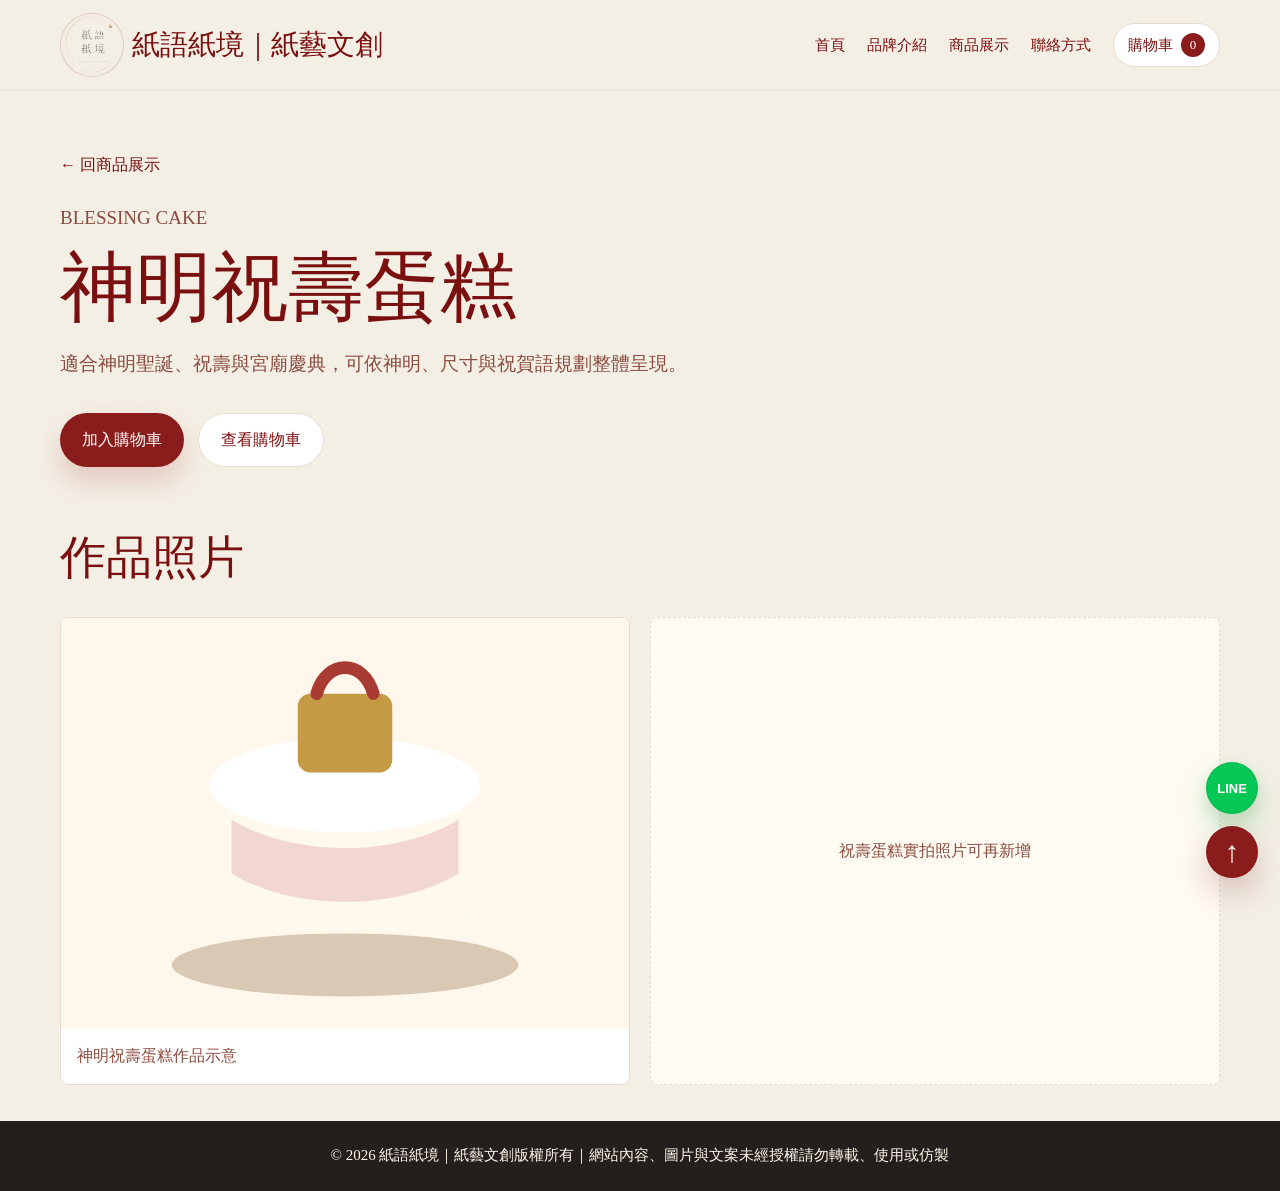
==== commit 29e7034d: "Add files via upload" ====
--- a/blessing-cake.html
+++ b/blessing-cake.html
@@ -40,6 +40,7 @@
     <aside class="cart-drawer" data-cart-drawer aria-hidden="true" aria-label="購物車"><div class="cart-panel"><div class="cart-head"><div><p class="eyebrow">Cart</p><h2>購物車</h2></div><button class="icon-btn" type="button" data-cart-close aria-label="關閉購物車">×</button></div><div class="cart-items" data-cart-items></div><form class="order-form" data-order-form><label>姓名<input name="name" type="text" placeholder="請輸入姓名" required /></label><label>電話<input name="phone" type="tel" placeholder="請輸入聯絡電話" required /></label><label>需求日期<input name="date" type="date" /></label><label>備註<textarea name="note" rows="4" placeholder="用途、地點、預算、想要的色系或尺寸"></textarea></label><button class="btn primary" type="submit">產生訂單內容</button></form><div class="order-output" data-order-output hidden><strong>訂單內容</strong><textarea data-order-text rows="8" readonly></textarea><button class="btn secondary" type="button" data-copy-order>複製訂單內容</button></div></div></aside>
     <footer class="site-footer simple-footer"><div class="wrap copyright-line">© 2026 紙語紙境｜紙藝文創版權所有｜網站內容、圖片與文案未經授權請勿轉載、使用或仿製</div></footer>
     <script src="./script.js"></script>
+      <a class="line-fixed" href="https://qr-official.line.me/gs/M_270tuhyi_GW.png?oat_content=qr" target="_blank" rel="noopener" aria-label="加入官方 LINE 諮詢">LINE</a>
       <button class="back-top is-visible" type="button" data-back-top aria-label="回到最上方">↑</button>
   </body>
 </html>
--- a/styles.css
+++ b/styles.css
@@ -55,3 +55,51 @@
 .contact-cards-section{background:#F4EFE5!important;color:#7A0F0F!important;border-color:rgba(122,15,15,.16)!important;box-shadow:none!important}.contact-cards-section .eyebrow,.contact-cards-section h2{color:#7A0F0F!important}.contact-cards-section p{color:#8a4b3f!important}.contact-card-button{background:#8B1C1C!important;color:#fff7ec!important;border-color:rgba(122,15,15,.18)!important}.contact-card-button:hover{background:#A12727!important}.contact-card-button span,.contact-card-button strong{color:#fff7ec!important}
 
 .logo-mark{overflow:hidden;background:#F4EFE5!important;border:1px solid rgba(122,15,15,.18)}.logo-mark img{width:100%;height:100%;object-fit:cover;border-radius:50%}
+
+/* refined contact cards */
+.contact-cards-section{grid-template-columns:1fr auto!important;gap:32px!important;align-items:center!important;padding:34px 42px!important}.contact-card-grid{grid-template-columns:repeat(2,180px)!important;gap:12px!important}.contact-card-button{min-height:84px!important;padding:16px 18px!important;border:1px solid #8B1C1C!important;border-radius:14px!important;background:rgba(255,255,255,.5)!important;color:#8B1C1C!important;box-shadow:none!important;text-align:center;justify-items:center}.contact-card-button strong{font-size:21px!important;color:#8B1C1C!important;line-height:1.2}.contact-card-button small{font-size:14px!important;color:#8a4b3f!important;line-height:1.2}.contact-card-button:hover{background:#A12727!important;border-color:#A12727!important;transform:translateY(-1px);box-shadow:0 10px 24px rgba(111,15,15,.12)!important}.contact-card-button:hover strong,.contact-card-button:hover small{color:#fff7ec!important}@media(max-width:880px){.contact-cards-section{grid-template-columns:1fr!important;padding:28px!important}.contact-card-grid{grid-template-columns:1fr 1fr!important;width:100%}}@media(max-width:520px){.contact-card-grid{grid-template-columns:1fr!important}.contact-card-button{min-height:76px!important}}
+
+/* header brand sizing */
+.site-header .nav{min-height:90px!important;padding:0!important}.brand{gap:16px!important;font-size:26px!important;line-height:1.2}.mark{width:52px!important;height:52px!important}.logo-mark img{transform:scale(1.25);transform-origin:center}@media(max-width:520px){.site-header .nav{min-height:82px!important}.brand{font-size:21px!important}.mark{width:46px!important;height:46px!important}.logo-mark img{transform:scale(1.22)}}
+
+/* final override: header brand + contact cards */
+.site-header .wrap.nav{min-height:90px!important;height:90px!important;padding-top:0!important;padding-bottom:0!important;align-items:center!important}
+.site-header .brand{gap:16px!important;font-size:28px!important;line-height:1.2!important;display:flex!important;align-items:center!important}
+.site-header .brand .mark.logo-mark{width:64px!important;height:64px!important;flex:0 0 64px!important;border-radius:50%!important;background:#F4EFE5!important;overflow:hidden!important}
+.site-header .brand .logo-mark img{width:100%!important;height:100%!important;object-fit:cover!important;transform:scale(1.28)!important;transform-origin:center!important}
+.contact-cards-section{grid-template-columns:1fr auto!important;gap:28px!important;align-items:center!important;background:#F4EFE5!important;color:#7A0F0F!important;padding:34px 42px!important}
+.contact-card-grid{display:grid!important;grid-template-columns:repeat(2,170px)!important;gap:12px!important}
+.contact-card-button{min-height:78px!important;padding:14px 16px!important;background:#F4EFE5!important;border:1px solid #8B1C1C!important;border-radius:14px!important;color:#8B1C1C!important;box-shadow:none!important;text-align:center!important;justify-items:center!important;align-content:center!important}
+.contact-card-button strong{font-size:20px!important;line-height:1.2!important;color:#8B1C1C!important;font-weight:400!important}
+.contact-card-button small{font-size:13px!important;line-height:1.2!important;color:#8a4b3f!important}
+.contact-card-button:hover{background:#A12727!important;border-color:#A12727!important;transform:translateY(-1px)!important;box-shadow:0 10px 24px rgba(111,15,15,.12)!important}
+.contact-card-button:hover strong,.contact-card-button:hover small{color:#fff7ec!important}
+@media(max-width:520px){.site-header .wrap.nav{min-height:82px!important;height:auto!important}.site-header .brand{font-size:22px!important}.site-header .brand .mark.logo-mark{width:54px!important;height:54px!important;flex-basis:54px!important}.contact-card-grid{grid-template-columns:1fr!important;width:100%!important}.contact-card-button{min-height:72px!important}}
+
+/* final visual refinement 2026-06-30 */
+.site-header .brand{gap:8px!important}
+.hero.wrap{grid-template-columns:minmax(0,1fr) minmax(0,1fr)!important;gap:44px!important}
+.hero.wrap > div:first-child,.hero.wrap > .visual{width:100%!important;max-width:none!important;min-width:0!important}
+.hero h1{font-size:clamp(32px,5.2vw,60px)!important;line-height:1.13!important}
+.hero-series-cards{grid-template-columns:repeat(3,minmax(0,1fr))!important;max-width:100%!important;margin-bottom:18px!important}
+.hero-series-cards a{justify-content:center!important;text-align:center!important;min-height:62px!important;font-size:20px!important;padding:14px 18px!important}
+.hero-series-cards a span{white-space:nowrap!important}
+.hero-contact-action{justify-content:center!important;margin-top:18px!important;max-width:100%!important}
+.hero-contact-action .btn{min-width:160px!important}
+.contact-card-grid{grid-template-columns:repeat(2,210px)!important;gap:16px!important}
+.contact-card-button{min-height:86px!important;padding:16px 18px!important}
+.contact-card-button strong{font-size:19px!important;line-height:1.35!important;white-space:normal!important}
+.contact-card-button small{display:none!important}
+@media(min-width:881px){.hero.wrap{width:min(1480px,calc(100% - 96px))!important}.hero .visual{aspect-ratio:4/3!important}.hero .visual img{width:100%!important;height:100%!important;object-fit:cover!important}}
+@media(max-width:880px){.hero.wrap{grid-template-columns:1fr!important}.contact-card-grid{grid-template-columns:1fr 1fr!important}.hero-contact-action{justify-content:flex-start!important}}
+@media(max-width:520px){.hero h1{font-size:32px!important}.hero-series-cards{grid-template-columns:1fr!important}.hero-contact-action{justify-content:center!important}.contact-card-grid{grid-template-columns:1fr!important}.contact-card-button{min-height:82px!important}}
+
+.brand-story-panel{max-width:980px;padding:34px 40px;border:1px solid rgba(122,15,15,.18);border-radius:12px;background:rgba(255,255,255,.48);color:#7A0F0F;box-shadow:0 12px 28px rgba(111,15,15,.05)}.brand-story-panel h3{margin:0 0 14px;font-size:30px}.brand-story-panel p{margin:0 0 18px;color:#7A0F0F;line-height:2}.brand-story-panel .lead{font-size:22px;color:#8a4b3f}.story-group{margin:22px 0}.story-group strong{display:block;margin-bottom:6px;color:#7A0F0F;font-size:22px}@media(max-width:520px){.brand-story-panel{padding:24px 20px}.brand-story-panel h3{font-size:24px}.brand-story-panel .lead{font-size:19px}.story-group strong{font-size:19px}}
+
+
+/* final back-to-top always visible */
+body .back-top{position:fixed!important;right:22px!important;bottom:22px!important;z-index:99999!important;display:grid!important;place-items:center!important;width:52px!important;height:52px!important;border-radius:50%!important;background:#8B1C1C!important;color:#fff7ec!important;border:1px solid rgba(122,15,15,.18)!important;box-shadow:0 14px 32px rgba(111,15,15,.22)!important;font-size:30px!important;line-height:1!important;opacity:1!important;visibility:visible!important;pointer-events:auto!important;transform:none!important}.back-top:hover{background:#A12727!important}@media(max-width:520px){body .back-top{right:16px!important;bottom:16px!important;width:46px!important;height:46px!important;font-size:26px!important}}
+
+
+/* fixed official LINE button */
+body .line-fixed{position:fixed!important;right:22px!important;bottom:86px!important;z-index:99999!important;display:grid!important;place-items:center!important;width:52px!important;height:52px!important;border-radius:50%!important;background:#06C755!important;color:#fff!important;border:1px solid rgba(0,0,0,.08)!important;box-shadow:0 14px 32px rgba(6,199,85,.24),0 8px 18px rgba(111,15,15,.10)!important;font-family:Arial, sans-serif!important;font-size:13px!important;font-weight:700!important;letter-spacing:0!important;line-height:1!important;text-decoration:none!important;opacity:1!important;visibility:visible!important;pointer-events:auto!important;transform:none!important}body .line-fixed:hover{background:#05b84d!important;transform:translateY(-1px)!important}@media(max-width:520px){body .line-fixed{right:16px!important;bottom:72px!important;width:46px!important;height:46px!important;font-size:12px!important}}
